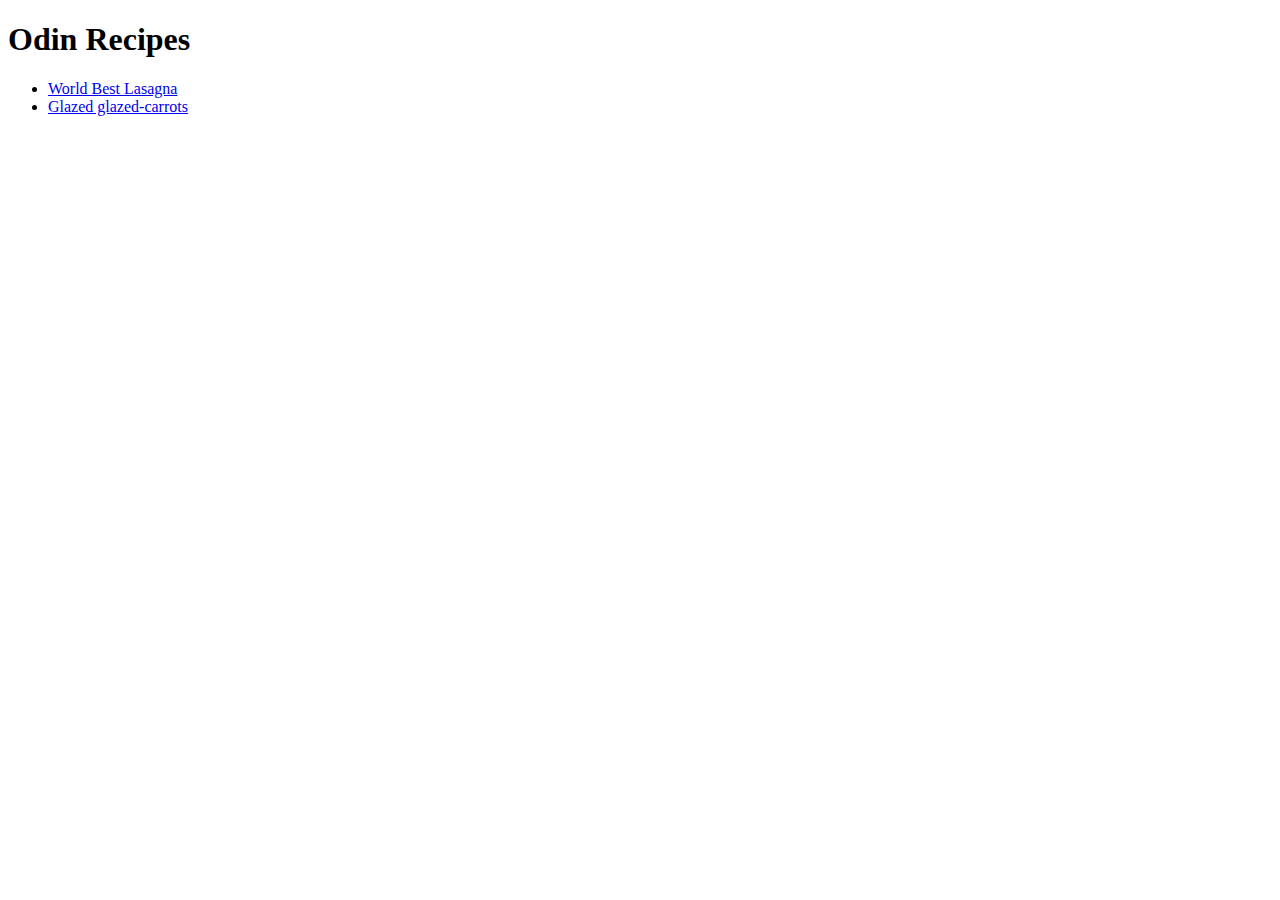
==== index.html @ a5825ff4 "odin-recipe" ====
<!DOCTYPE html>

<html lang="en">

<head>
    <title>First Website Project</title>
    <meta charset="UTF-8">
</head>

<body>

<h1>Odin Recipes</h1>

<ul>
<li><a href="./recipes/lasagna.html">World Best Lasagna</a></li>

<li><a href="./recipes/glazed-carrots.html"> Glazed glazed-carrots</a></li>
</ul>


</body>



</html>
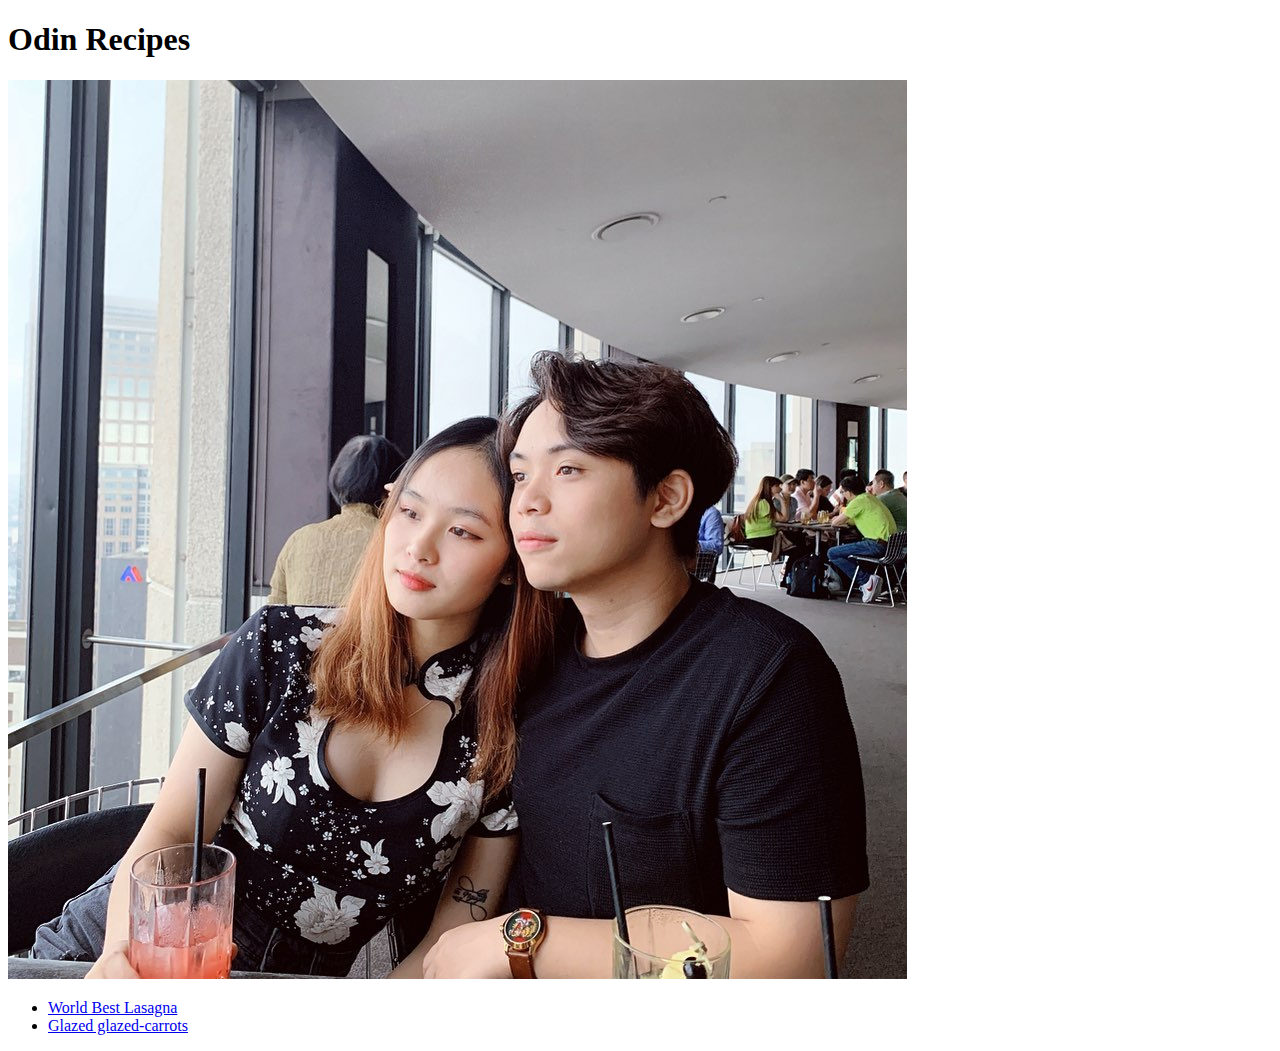
==== commit d74c2414: "newver" ====
--- a/index.html
+++ b/index.html
@@ -11,6 +11,8 @@
 
 <h1>Odin Recipes</h1>
 
+<img src="images/jason.jpg">
+
 <ul>
 <li><a href="./recipes/lasagna.html">World Best Lasagna</a></li>
 
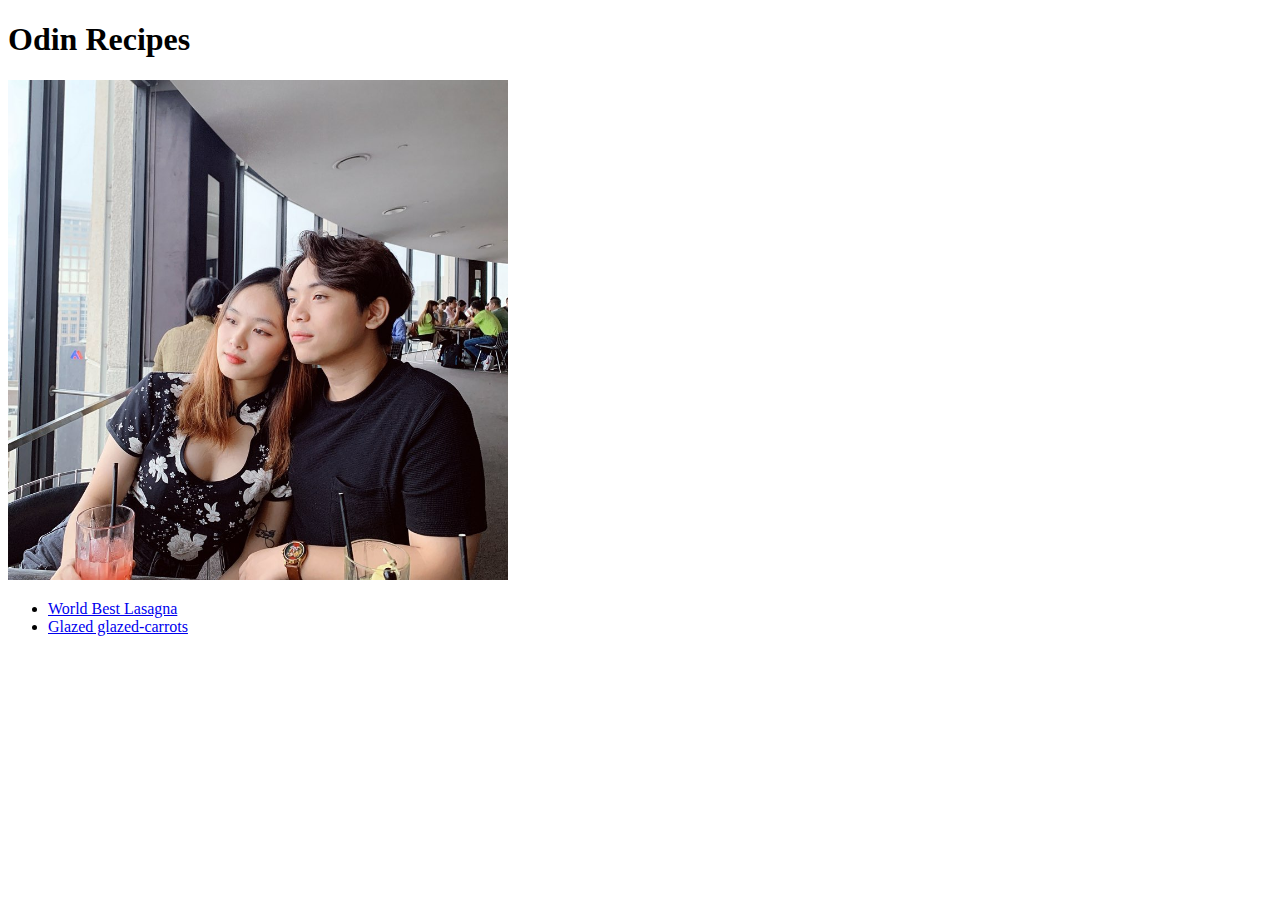
==== commit a0697e1e: "new ver" ====
--- a/index.html
+++ b/index.html
@@ -11,7 +11,7 @@
 
 <h1>Odin Recipes</h1>
 
-<img src="images/jason.jpg">
+<img src="images/jason.jpg" height="500" width="500">
 
 <ul>
 <li><a href="./recipes/lasagna.html">World Best Lasagna</a></li>
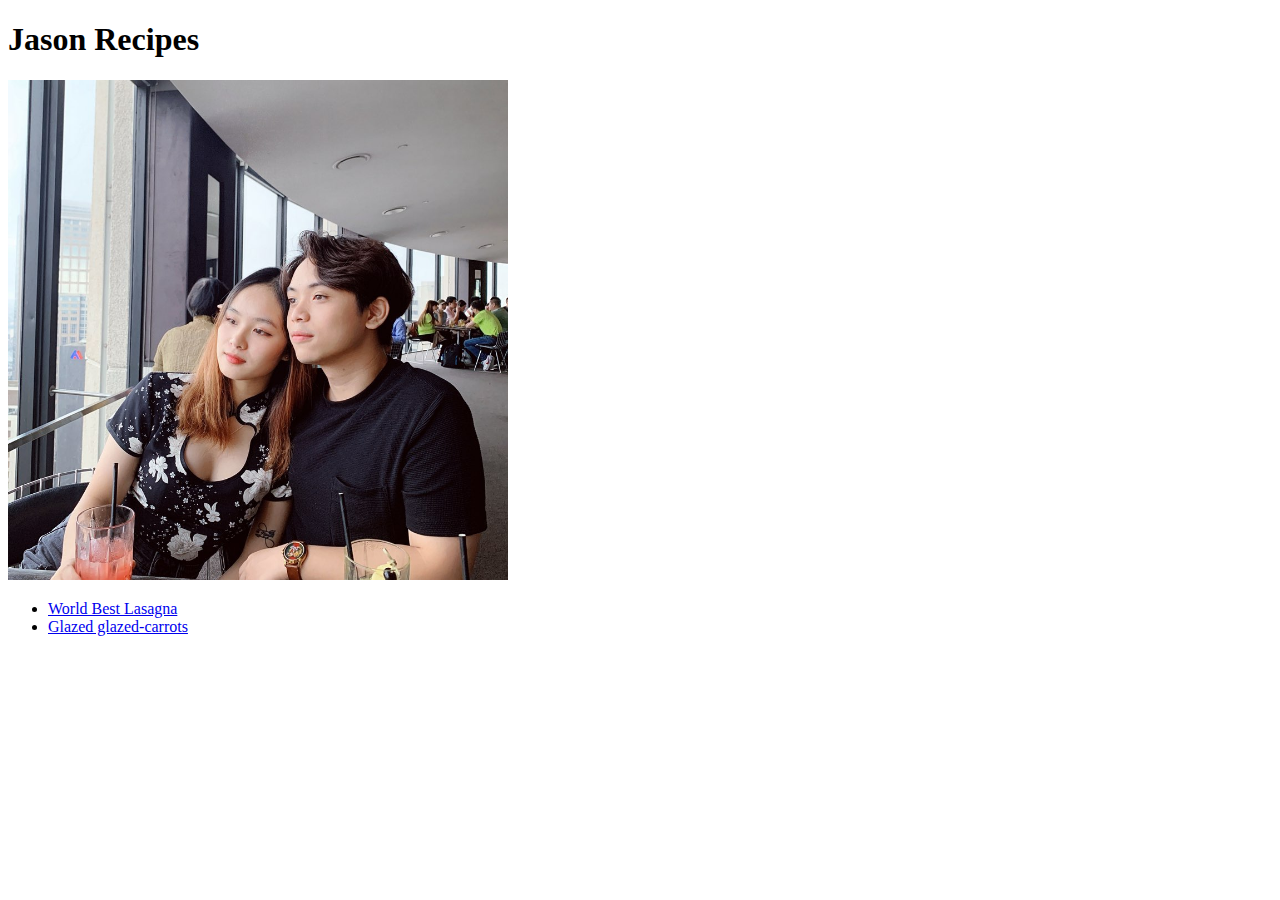
==== commit ff0d4e25: "new ver" ====
--- a/index.html
+++ b/index.html
@@ -9,7 +9,7 @@
 
 <body>
 
-<h1>Odin Recipes</h1>
+<h1>Jason Recipes</h1>
 
 <img src="images/jason.jpg" height="500" width="500">
 
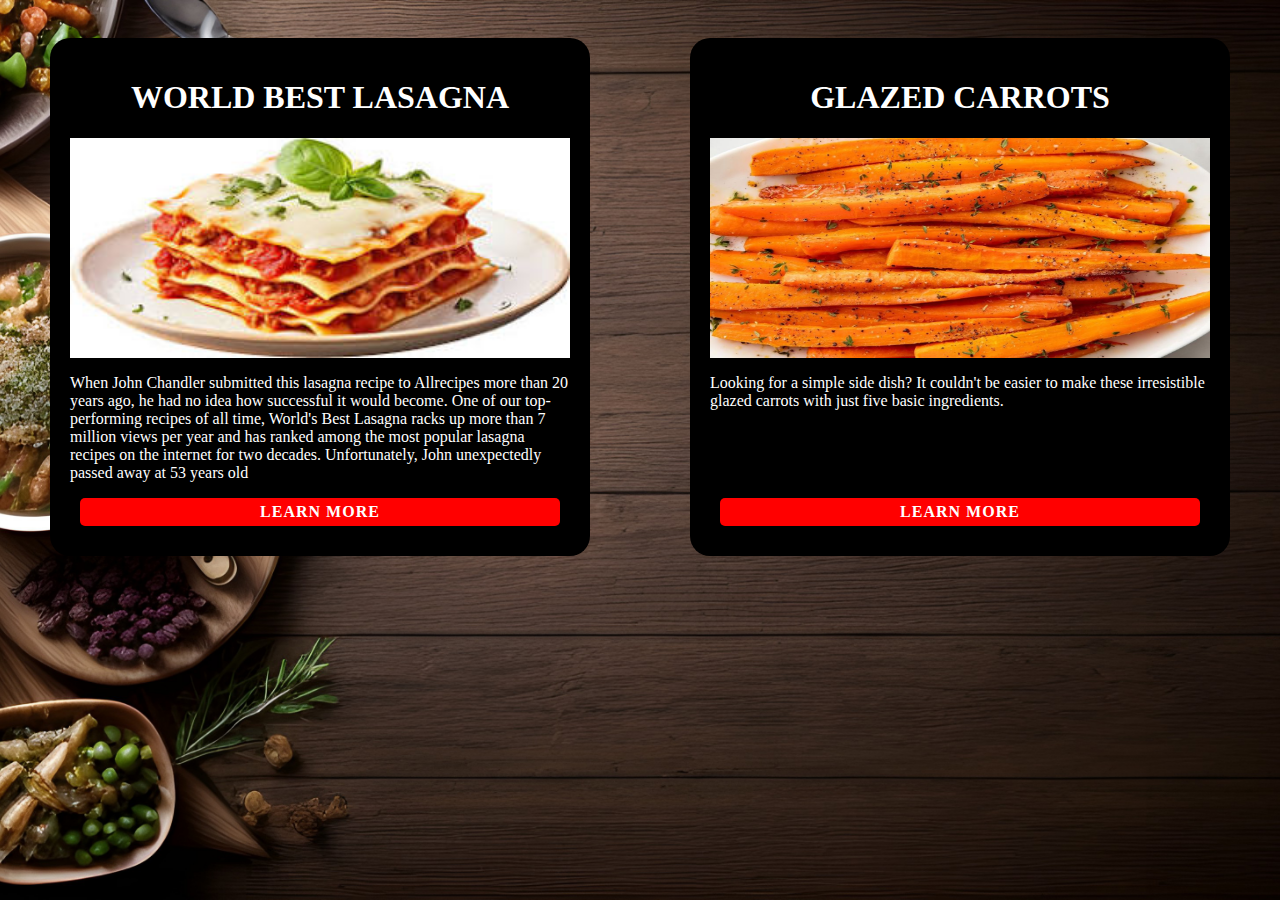
==== commit c8738d25: "new" ====
--- a/index.html
+++ b/index.html
@@ -5,19 +5,32 @@
 <head>
     <title>First Website Project</title>
     <meta charset="UTF-8">
+    <link rel="stylesheet" href="style.css">
 </head>
 
 <body>
+    
+    
+    <div class="flex-container">
+        
+        <div class="flex">
 
-<h1>Jason Recipes</h1>
+            <div class="card">
+                <h1>World best lasagna</h1>
+                <img src="images/lasagna.jpeg">
+                <p>When John Chandler submitted this lasagna recipe to Allrecipes more than 20 years ago, he had no idea how successful it would become. One of our top-performing recipes of all time, World's Best Lasagna racks up more than 7 million views per year and has ranked among the most popular lasagna recipes on the internet for two decades. Unfortunately, John unexpectedly passed away at 53 years old</p>
+                <a href="./recipes/lasagna.html" class="btn">Learn more</a>
+            </div>    
 
-<img src="images/jason.jpg" height="500" width="500">
+            <div class="card">
+                <h1>Glazed carrots</h1>
+                <img src="images/glazedcarrots.jpg">
+                <p>Looking for a simple side dish? It couldn't be easier to make these irresistible glazed carrots with just five basic ingredients.</p>
+                <a href="./recipes/glazed-carrots.html" class="btn">Learn more</a>
+            </div>
 
-<ul>
-<li><a href="./recipes/lasagna.html">World Best Lasagna</a></li>
-
-<li><a href="./recipes/glazed-carrots.html"> Glazed glazed-carrots</a></li>
-</ul>
+        </div>
+    </div>
 
 
 </body>
--- a/style.css
+++ b/style.css
@@ -0,0 +1,63 @@
+
+
+body {
+    background-image: url(images/background.jpg);
+    background-position: center;
+    background-attachment: fixed;
+    background-size: cover;
+    display: flex;
+    justify-content: center;
+    color: white;
+    
+}
+
+.flex-container {
+    padding: 30px;
+    display: flex;
+}
+
+.flex {
+    display: flex;
+    flex-wrap: wrap;
+    gap: 100px;
+}
+
+.card {
+    background-color: black;
+    padding: 20px;
+    border-radius: 20px;
+    display: flex;
+    flex-direction: column;
+}
+
+.card h1 {
+    color: white;
+    text-transform: uppercase;
+    text-align: center;
+}
+
+.card p {
+    width: 500px;
+}
+
+img {
+    max-width: 500px;
+    max-height: 220px;
+}
+
+.btn {
+    display: inline-block;
+    background-color: red;
+    text-decoration: none;
+    color: white;
+    font-weight: 600;
+    font-size: medium;
+    text-transform: uppercase;
+    text-align: center;
+    padding: 5px;
+    letter-spacing: 1px;
+    border-radius: 5px;
+    margin: 10px;
+    margin-top: auto;
+}
+
